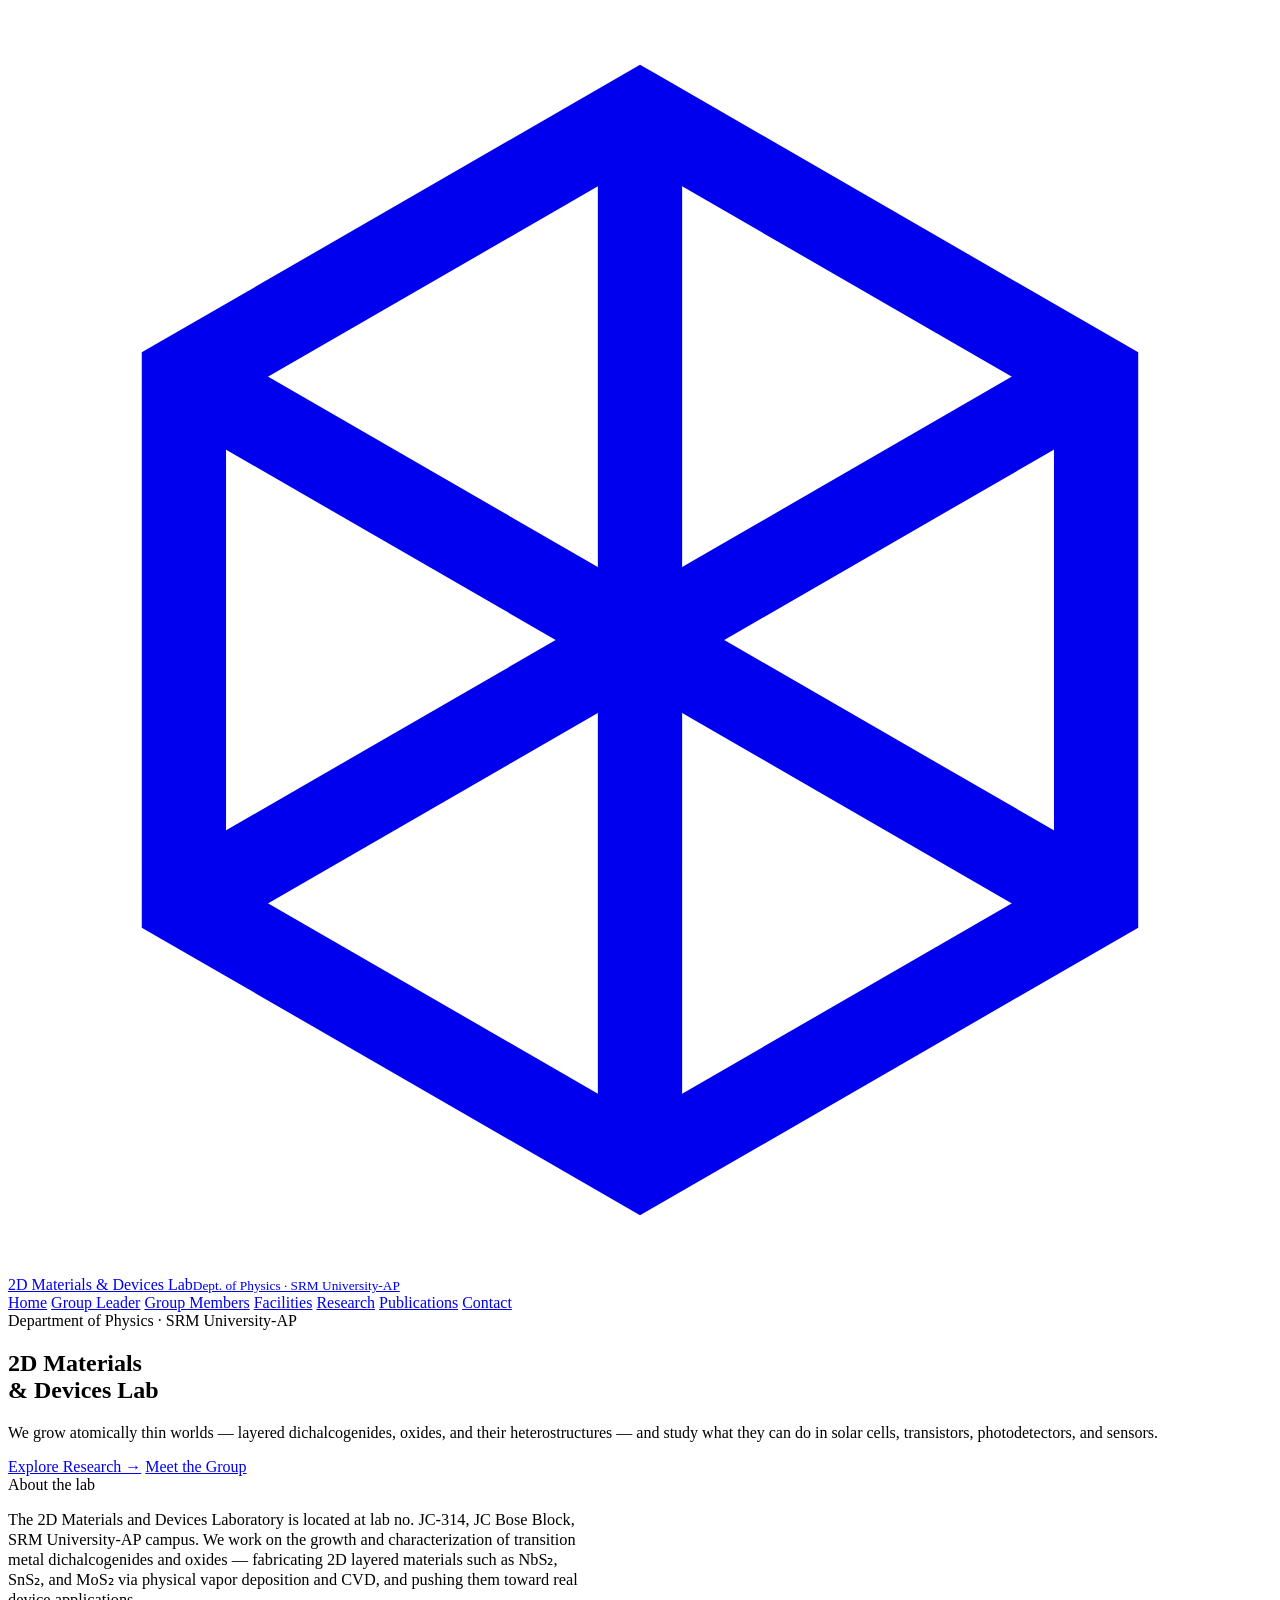
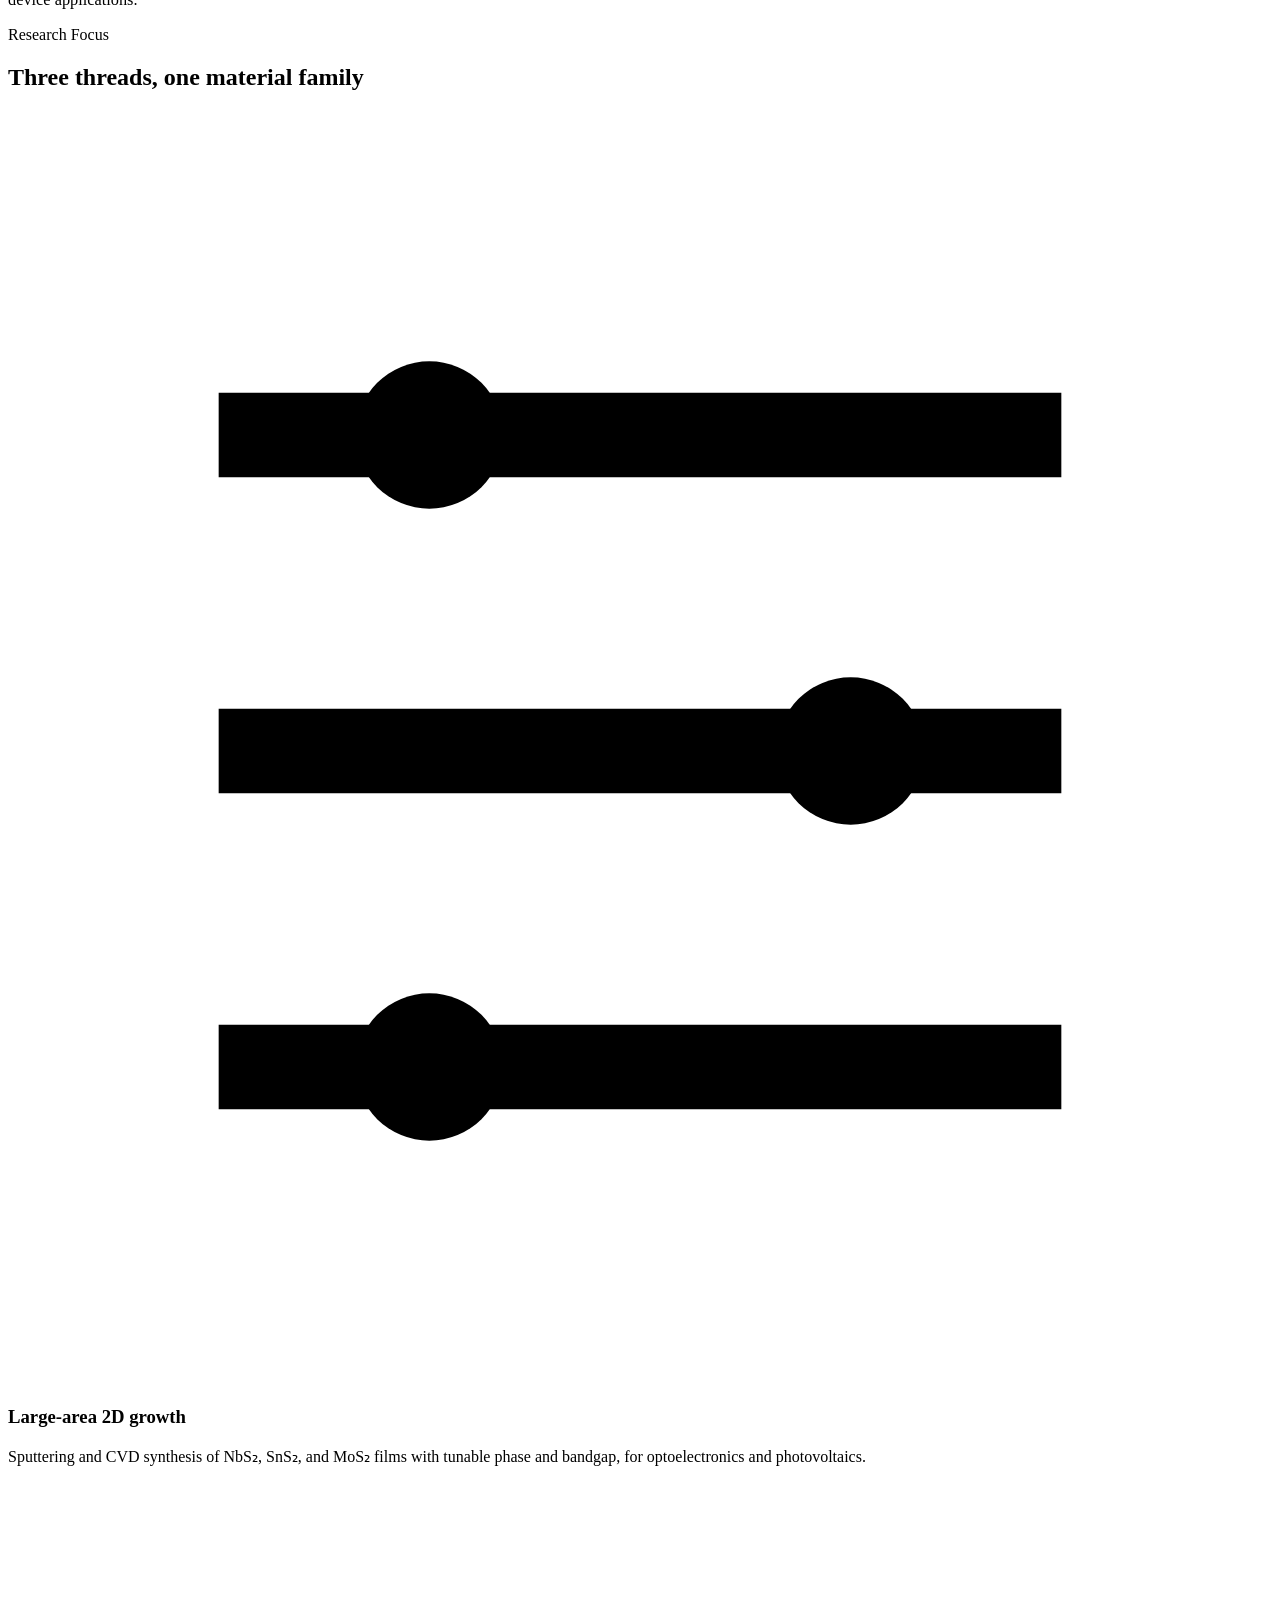
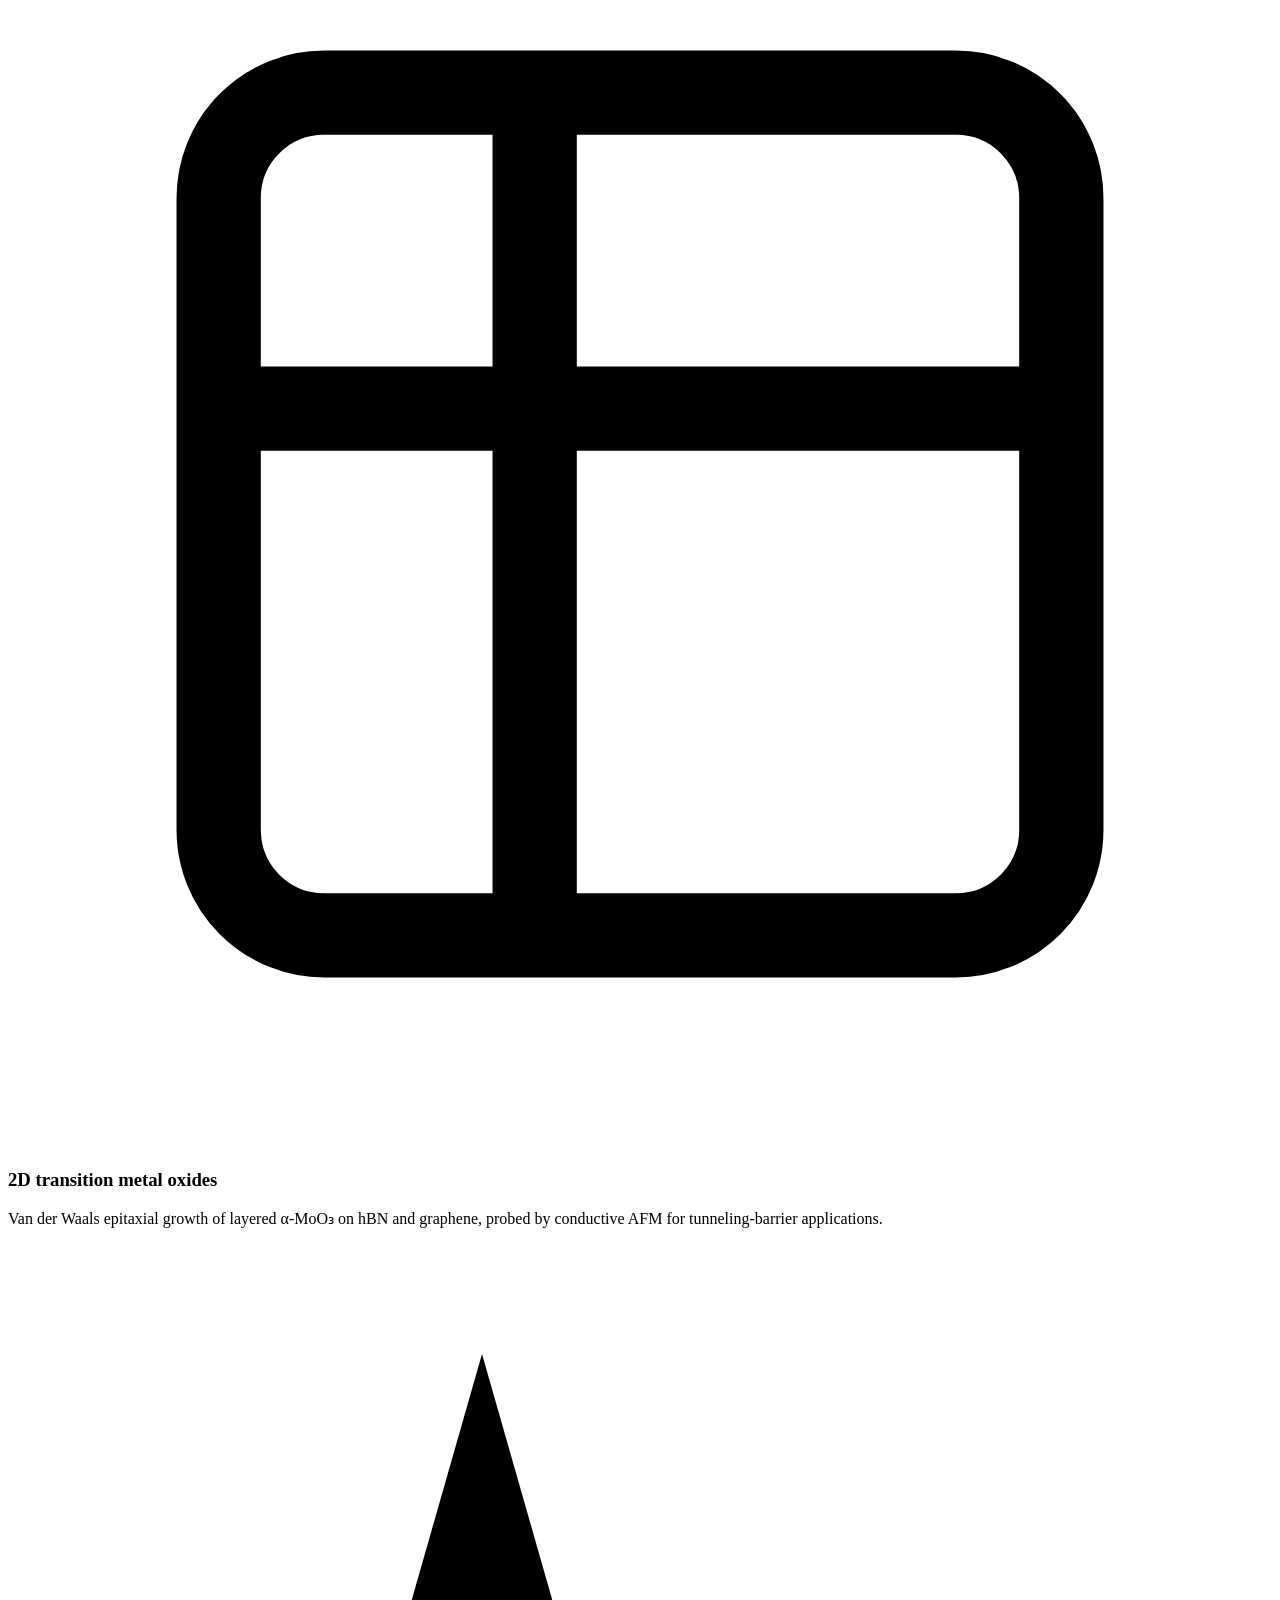
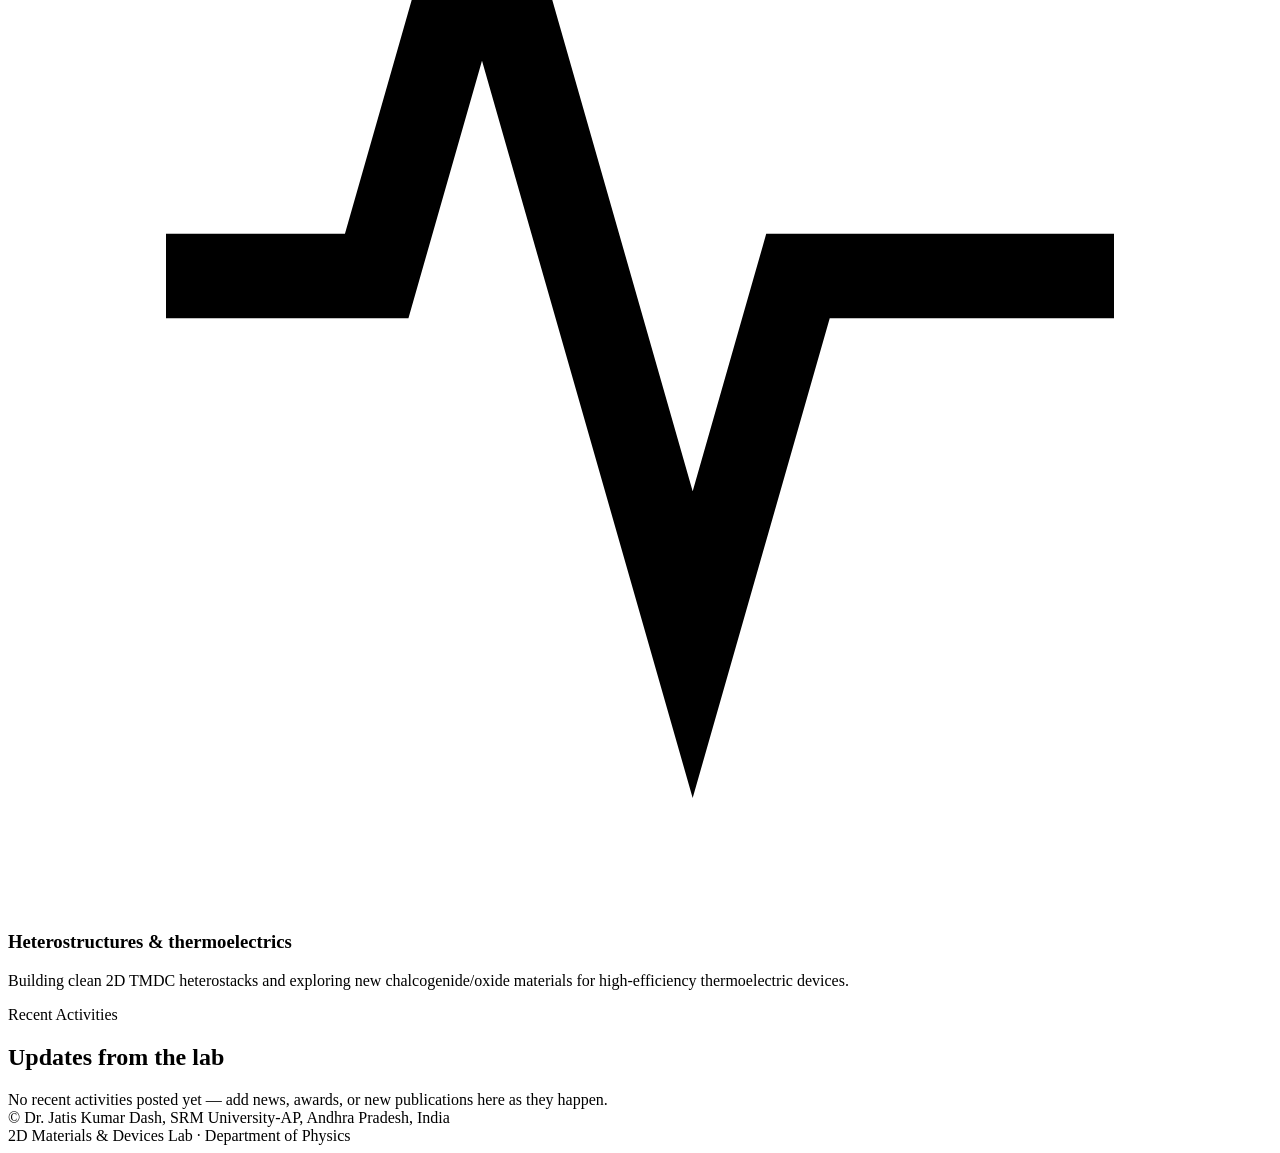
==== index.html @ 69525dcb "Add files via upload" ====
<!DOCTYPE html>
<html lang="en">
<head>
<meta charset="UTF-8">
<meta name="viewport" content="width=device-width, initial-scale=1.0">
<title>2D Materials &amp; Devices Lab — SRM University-AP</title>
<meta name="description" content="Research group of Dr. Jatis Kumar Dash, Department of Physics, SRM University-AP. Growth and characterization of 2D layered materials for device applications.">
<link rel="preconnect" href="https://fonts.googleapis.com">
<link href="https://fonts.googleapis.com/css2?family=Space+Grotesk:wght@500;600;700&family=IBM+Plex+Sans:wght@400;500&family=IBM+Plex+Mono:wght@400;500&display=swap" rel="stylesheet">
<link rel="stylesheet" href="css/style.css">
</head>
<body>

<header class="site-nav">
  <div class="nav-inner">
    <a class="brand" href="index.html">
      <svg class="brand-mark" viewBox="0 0 24 24" fill="none" stroke="currentColor" stroke-width="1.6"><path d="M12 2l8.66 5v10L12 22l-8.66-5V7z"/><path d="M12 2v20M3.34 7l8.66 5 8.66-5M3.34 17l8.66-5 8.66 5"/></svg>
      <span>2D Materials &amp; Devices Lab<small>Dept. of Physics · SRM University-AP</small></span>
    </a>
    <nav class="links">
      <a href="index.html">Home</a>
      <a href="group-leader.html">Group Leader</a>
      <a href="group-members.html">Group Members</a>
      <a href="facilities.html">Facilities</a>
      <a href="research.html">Research</a>
      <a href="publications.html">Publications</a>
      <a href="contact.html">Contact</a>
    </nav>
  </div>
</header>

<section class="hero">
  <div class="wrap hero-grid">
    <div>
      <div class="eyebrow">Department of Physics · SRM University-AP</div>
      <h1>2D Materials<br>&amp; Devices Lab</h1>
      <p class="lead">We grow atomically thin worlds — layered dichalcogenides, oxides, and their heterostructures — and study what they can do in solar cells, transistors, photodetectors, and sensors.</p>
      <div class="btn-row">
        <a href="research.html" class="btn btn-primary">Explore Research →</a>
        <a href="group-members.html" class="btn btn-ghost">Meet the Group</a>
      </div>
    </div>
    <div class="hero-lattice" style="color:var(--teal)" data-hex-lattice data-cols="7" data-rows="6" data-r="26" data-nodes="0.22"></div>
  </div>
</section>

<section>
  <div class="wrap">
    <div class="eyebrow">About the lab</div>
    <p style="max-width:70ch;font-size:1.02rem;">The 2D Materials and Devices Laboratory is located at lab no. JC-314, JC Bose Block, SRM University-AP campus. We work on the growth and characterization of transition metal dichalcogenides and oxides — fabricating 2D layered materials such as NbS₂, SnS₂, and MoS₂ via physical vapor deposition and CVD, and pushing them toward real device applications.</p>
  </div>
</section>

<section class="section-alt">
  <div class="wrap">
    <div class="eyebrow">Research Focus</div>
    <h2>Three threads, one material family</h2>
    <div class="grid grid-3" style="margin-top:28px;">
      <div class="card">
        <div class="icon"><svg viewBox="0 0 24 24" fill="none" stroke="currentColor" stroke-width="1.6"><path d="M4 6h16M4 12h16M4 18h16"/><circle cx="8" cy="6" r="1.4" fill="currentColor" stroke="none"/><circle cx="16" cy="12" r="1.4" fill="currentColor" stroke="none"/><circle cx="8" cy="18" r="1.4" fill="currentColor" stroke="none"/></svg></div>
        <h3>Large-area 2D growth</h3>
        <p>Sputtering and CVD synthesis of NbS₂, SnS₂, and MoS₂ films with tunable phase and bandgap, for optoelectronics and photovoltaics.</p>
      </div>
      <div class="card">
        <div class="icon"><svg viewBox="0 0 24 24" fill="none" stroke="currentColor" stroke-width="1.6"><rect x="4" y="4" width="16" height="16" rx="2"/><path d="M4 10h16M10 4v16"/></svg></div>
        <h3>2D transition metal oxides</h3>
        <p>Van der Waals epitaxial growth of layered α-MoO₃ on hBN and graphene, probed by conductive AFM for tunneling-barrier applications.</p>
      </div>
      <div class="card">
        <div class="icon"><svg viewBox="0 0 24 24" fill="none" stroke="currentColor" stroke-width="1.6"><path d="M3 12h4l2-7 4 14 2-7h6"/></svg></div>
        <h3>Heterostructures &amp; thermoelectrics</h3>
        <p>Building clean 2D TMDC heterostacks and exploring new chalcogenide/oxide materials for high-efficiency thermoelectric devices.</p>
      </div>
    </div>
  </div>
</section>

<section>
  <div class="wrap">
    <div class="eyebrow">Recent Activities</div>
    <h2>Updates from the lab</h2>
    <div class="empty-note" style="margin-top:20px;">No recent activities posted yet — add news, awards, or new publications here as they happen.</div>
  </div>
</section>

<footer class="wrap">
  <div>© Dr. Jatis Kumar Dash, SRM University-AP, Andhra Pradesh, India</div>
  <div>2D Materials &amp; Devices Lab · Department of Physics</div>
</footer>

<script src="js/data.js"></script>
<script src="js/render.js"></script>
<script src="js/main.js"></script>
</body>
</html>
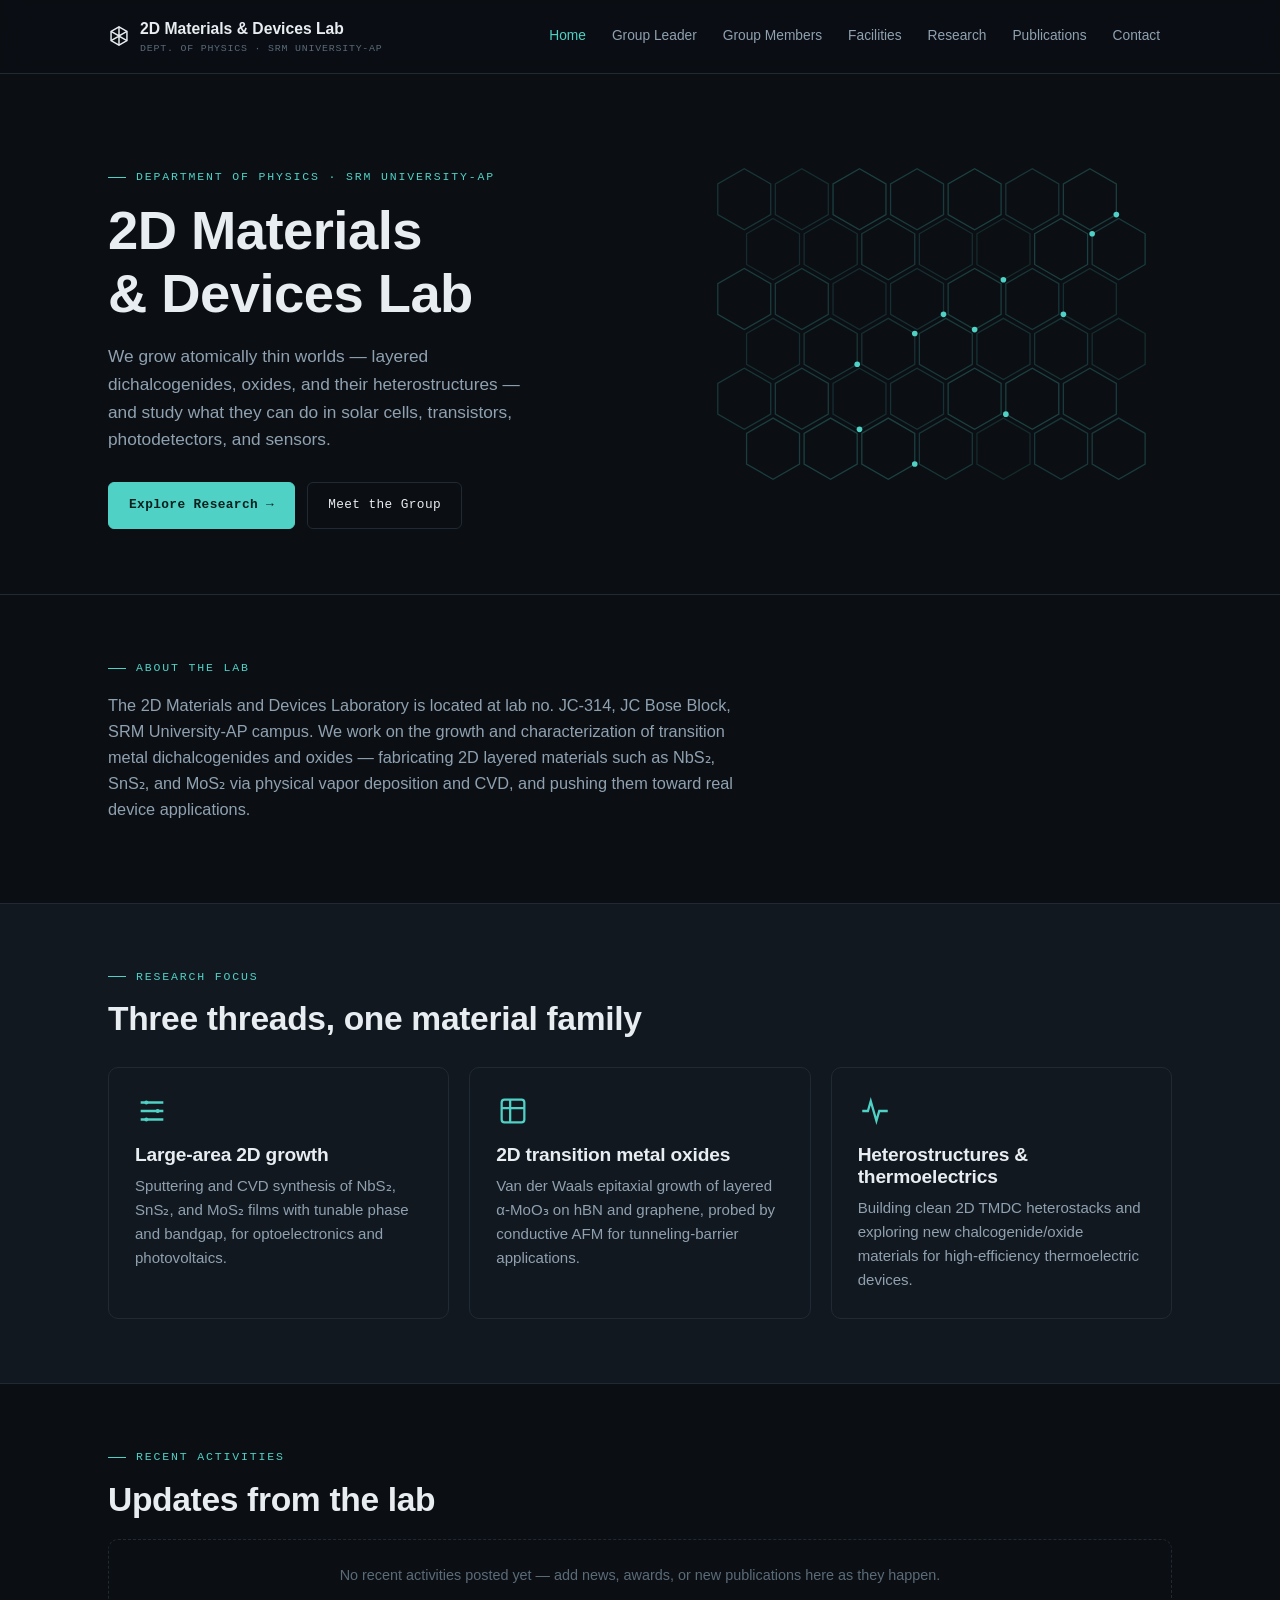
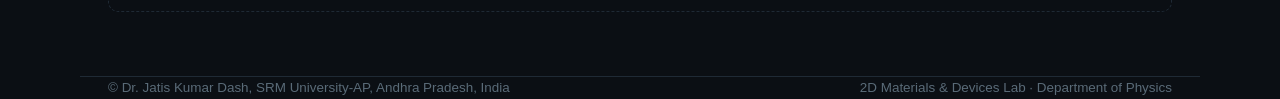
==== commit 41f0875e: "Add files via upload" ====
--- a/index.html
+++ b/index.html
@@ -7,6 +7,7 @@
 <meta name="description" content="Research group of Dr. Jatis Kumar Dash, Department of Physics, SRM University-AP. Growth and characterization of 2D layered materials for device applications.">
 <link rel="preconnect" href="https://fonts.googleapis.com">
 <link href="https://fonts.googleapis.com/css2?family=Space+Grotesk:wght@500;600;700&family=IBM+Plex+Sans:wght@400;500&family=IBM+Plex+Mono:wght@400;500&display=swap" rel="stylesheet">
+<link rel="icon" type="image/svg+xml" href="favicon.svg">
 <link rel="stylesheet" href="css/style.css">
 </head>
 <body>
@@ -91,5 +92,6 @@
 <script src="js/data.js"></script>
 <script src="js/render.js"></script>
 <script src="js/main.js"></script>
+<script src="js/effects.js"></script>
 </body>
 </html>
--- a/css/style.css
+++ b/css/style.css
@@ -0,0 +1,353 @@
+/* ==========================================================================
+   2D Materials & Devices Lab — SRM University-AP
+   Design tokens
+   ========================================================================== */
+:root {
+  --bg:        #0B0F14;
+  --surface:   #121820;
+  --surface-2: #171F29;
+  --border:    #1F2A35;
+  --text:      #E8EDF2;
+  --text-dim:  #8FA1B0;
+  --text-faint:#5A6B78;
+  --teal:      #4FD1C5;
+  --teal-dim:  #2A6E68;
+  --amber:     #F0A868;
+
+  --font-display: 'Space Grotesk', 'Segoe UI', sans-serif;
+  --font-body:    'IBM Plex Sans', 'Segoe UI', sans-serif;
+  --font-mono:    'IBM Plex Mono', 'Courier New', monospace;
+
+  --maxw: 1120px;
+}
+
+* { box-sizing: border-box; }
+html { scroll-behavior: smooth; }
+
+body {
+  margin: 0;
+  background: var(--bg);
+  color: var(--text);
+  font-family: var(--font-body);
+  font-size: 16px;
+  line-height: 1.6;
+  -webkit-font-smoothing: antialiased;
+}
+
+/* faint atomic-vacancy noise texture on the base background */
+body::before {
+  content: "";
+  position: fixed;
+  inset: 0;
+  pointer-events: none;
+  background-image: radial-gradient(var(--border) 0.6px, transparent 0.6px);
+  background-size: 26px 26px;
+  opacity: 0.35;
+  z-index: 0;
+}
+
+img { max-width: 100%; display: block; }
+a { color: inherit; text-decoration: none; }
+
+.wrap { max-width: var(--maxw); margin: 0 auto; padding: 0 28px; position: relative; z-index: 1; }
+
+h1, h2, h3, h4 {
+  font-family: var(--font-display);
+  font-weight: 600;
+  line-height: 1.15;
+  margin: 0 0 0.5em;
+  letter-spacing: -0.01em;
+}
+
+h1 { font-size: clamp(2.2rem, 5vw, 3.4rem); }
+h2 { font-size: clamp(1.5rem, 3vw, 2.1rem); }
+h3 { font-size: 1.2rem; }
+
+p { color: var(--text-dim); margin: 0 0 1em; }
+
+.eyebrow {
+  font-family: var(--font-mono);
+  font-size: 0.72rem;
+  letter-spacing: 0.16em;
+  text-transform: uppercase;
+  color: var(--teal);
+  display: flex;
+  align-items: center;
+  gap: 10px;
+  margin-bottom: 14px;
+}
+.eyebrow::before {
+  content: "";
+  width: 18px;
+  height: 1px;
+  background: var(--teal);
+  display: inline-block;
+}
+
+.mono { font-family: var(--font-mono); }
+
+/* ---------- nav ---------- */
+header.site-nav {
+  position: sticky;
+  top: 0;
+  z-index: 50;
+  background: rgba(11, 15, 20, 0.85);
+  backdrop-filter: blur(10px);
+  border-bottom: 1px solid var(--border);
+}
+.nav-inner {
+  display: flex;
+  align-items: center;
+  justify-content: space-between;
+  padding: 16px 28px;
+  max-width: var(--maxw);
+  margin: 0 auto;
+}
+.brand {
+  display: flex;
+  align-items: center;
+  gap: 10px;
+  font-family: var(--font-display);
+  font-size: 0.98rem;
+  font-weight: 600;
+  color: var(--text);
+}
+.brand-mark { width: 22px; height: 22px; flex-shrink: 0; }
+.brand small { display: block; font-family: var(--font-mono); font-weight: 400; font-size: 0.62rem; letter-spacing: 0.08em; color: var(--text-faint); text-transform: uppercase; }
+
+nav.links { display: flex; gap: 2px; flex-wrap: wrap; }
+nav.links a {
+  font-size: 0.86rem;
+  color: var(--text-dim);
+  padding: 8px 12px;
+  border-radius: 6px;
+  transition: color 0.15s ease, background 0.15s ease;
+}
+nav.links a:hover { color: var(--text); background: var(--surface); }
+nav.links a.active { color: var(--teal); }
+
+.nav-toggle { display: none; }
+
+@media (max-width: 860px) {
+  .nav-inner { flex-wrap: wrap; gap: 12px; }
+  nav.links { width: 100%; justify-content: flex-start; gap: 0 4px; overflow-x: auto; }
+}
+
+/* ---------- hero ---------- */
+.hero {
+  position: relative;
+  padding: 92px 0 64px;
+  overflow: hidden;
+  border-bottom: 1px solid var(--border);
+}
+.hero-grid {
+  display: grid;
+  grid-template-columns: 1.1fr 0.9fr;
+  gap: 40px;
+  align-items: center;
+}
+@media (max-width: 860px) {
+  .hero-grid { grid-template-columns: 1fr; }
+}
+.hero h1 { margin-bottom: 18px; }
+.hero p.lead { font-size: 1.08rem; max-width: 46ch; }
+.hero-lattice { width: 100%; height: auto; }
+
+.btn-row { display: flex; gap: 12px; margin-top: 28px; flex-wrap: wrap; }
+.btn {
+  font-family: var(--font-mono);
+  font-size: 0.8rem;
+  letter-spacing: 0.03em;
+  padding: 12px 20px;
+  border-radius: 6px;
+  border: 1px solid var(--border);
+  transition: border-color 0.15s ease, background 0.15s ease, color 0.15s ease;
+  display: inline-flex;
+  align-items: center;
+  gap: 8px;
+}
+.btn-primary { background: var(--teal); color: #08211E; border-color: var(--teal); font-weight: 600; }
+.btn-primary:hover { background: #6EE0D6; }
+.btn-ghost { color: var(--text); }
+.btn-ghost:hover { border-color: var(--teal); color: var(--teal); }
+
+/* small page hero (interior pages) */
+.page-hero { padding: 56px 0 40px; border-bottom: 1px solid var(--border); }
+.page-hero p.lead { max-width: 60ch; }
+
+/* ---------- sections ---------- */
+section { padding: 64px 0; position: relative; }
+.section-alt { background: var(--surface); border-top: 1px solid var(--border); border-bottom: 1px solid var(--border); }
+
+.divider-lattice { width: 100%; height: 28px; opacity: 0.6; margin: 0 auto; display: block; }
+
+/* ---------- cards ---------- */
+.grid { display: grid; gap: 20px; }
+.grid-3 { grid-template-columns: repeat(3, 1fr); }
+.grid-2 { grid-template-columns: repeat(2, 1fr); }
+@media (max-width: 860px) {
+  .grid-3, .grid-2 { grid-template-columns: 1fr; }
+}
+
+.card {
+  background: var(--surface);
+  border: 1px solid var(--border);
+  border-radius: 10px;
+  padding: 26px;
+  transition: border-color 0.2s ease, transform 0.2s ease;
+}
+.card:hover { border-color: var(--teal-dim); transform: translateY(-2px); }
+.card .icon { width: 34px; height: 34px; color: var(--teal); margin-bottom: 16px; }
+.card h3 { margin-bottom: 8px; }
+.card p { margin-bottom: 0; font-size: 0.94rem; }
+
+/* facility card image */
+.facility-card .thumb {
+  width: 100%;
+  aspect-ratio: 4/3;
+  border-radius: 8px;
+  background: var(--surface-2);
+  border: 1px solid var(--border);
+  margin-bottom: 16px;
+  display: flex;
+  align-items: center;
+  justify-content: center;
+}
+.facility-card .thumb svg { width: 46%; height: 46%; color: var(--teal); opacity: 0.85; }
+
+/* ---------- person cards ---------- */
+.person-card {
+  display: flex;
+  gap: 18px;
+  background: var(--surface);
+  border: 1px solid var(--border);
+  border-radius: 10px;
+  padding: 22px;
+  align-items: flex-start;
+}
+.avatar {
+  width: 76px;
+  height: 76px;
+  border-radius: 10px;
+  flex-shrink: 0;
+  background: linear-gradient(150deg, var(--surface-2), var(--bg));
+  border: 1px solid var(--border);
+  display: flex;
+  align-items: center;
+  justify-content: center;
+  font-family: var(--font-display);
+  font-weight: 600;
+  font-size: 1.3rem;
+  color: var(--teal);
+}
+.person-card h3 { margin-bottom: 2px; }
+.role { color: var(--amber); font-family: var(--font-mono); font-size: 0.76rem; letter-spacing: 0.04em; text-transform: uppercase; margin-bottom: 8px; display: block; }
+.joined { font-family: var(--font-mono); font-size: 0.78rem; color: var(--text-faint); }
+
+/* leader profile */
+.leader-block {
+  display: grid;
+  grid-template-columns: 260px 1fr;
+  gap: 44px;
+  align-items: start;
+}
+@media (max-width: 780px) { .leader-block { grid-template-columns: 1fr; } }
+.leader-photo {
+  aspect-ratio: 4/5;
+  border-radius: 12px;
+  background: linear-gradient(160deg, var(--surface-2), var(--bg));
+  border: 1px solid var(--border);
+  display: flex;
+  align-items: center;
+  justify-content: center;
+  font-family: var(--font-display);
+  font-size: 3.2rem;
+  color: var(--teal);
+  font-weight: 600;
+}
+
+.timeline { margin-top: 20px; border-left: 1px solid var(--border); padding-left: 22px; }
+.timeline .tl-item { position: relative; padding-bottom: 26px; }
+.timeline .tl-item:last-child { padding-bottom: 0; }
+.timeline .tl-item::before {
+  content: "";
+  position: absolute;
+  left: -27px;
+  top: 4px;
+  width: 9px;
+  height: 9px;
+  border-radius: 50%;
+  background: var(--bg);
+  border: 2px solid var(--teal);
+}
+.timeline .tl-date { font-family: var(--font-mono); font-size: 0.76rem; color: var(--teal); }
+.timeline .tl-title { font-weight: 600; margin: 2px 0; }
+.timeline .tl-place { color: var(--text-dim); font-size: 0.92rem; }
+
+/* ---------- research entries ---------- */
+.research-entry { padding: 36px 0; border-bottom: 1px solid var(--border); }
+.research-entry:last-child { border-bottom: none; }
+.research-entry .tag {
+  font-family: var(--font-mono);
+  font-size: 0.7rem;
+  letter-spacing: 0.06em;
+  color: var(--amber);
+  text-transform: uppercase;
+  margin-bottom: 10px;
+  display: inline-block;
+}
+
+/* ---------- publications ---------- */
+.pub-item {
+  border: 1px solid var(--border);
+  border-radius: 10px;
+  padding: 20px 22px;
+  margin-bottom: 14px;
+  background: var(--surface);
+}
+.pub-item .pub-meta { font-family: var(--font-mono); font-size: 0.76rem; color: var(--text-faint); margin-top: 6px; }
+.pub-item .pub-title { font-weight: 600; }
+
+/* ---------- contact ---------- */
+.contact-grid { display: grid; grid-template-columns: 1fr 1fr; gap: 32px; }
+@media (max-width: 860px) { .contact-grid { grid-template-columns: 1fr; } }
+.map-frame { width: 100%; height: 320px; border: 1px solid var(--border); border-radius: 10px; overflow: hidden; }
+.map-frame iframe { width: 100%; height: 100%; border: 0; filter: grayscale(0.3) invert(0.92) contrast(0.9); }
+.contact-line { display: flex; gap: 12px; align-items: flex-start; margin-bottom: 18px; }
+.contact-line svg { width: 20px; height: 20px; color: var(--teal); flex-shrink: 0; margin-top: 2px; }
+.contact-line .label { font-family: var(--font-mono); font-size: 0.72rem; text-transform: uppercase; letter-spacing: 0.06em; color: var(--text-faint); margin-bottom: 2px; }
+
+/* ---------- footer ---------- */
+footer {
+  border-top: 1px solid var(--border);
+  padding: 36px 0;
+  font-size: 0.84rem;
+  color: var(--text-faint);
+  display: flex;
+  justify-content: space-between;
+  flex-wrap: wrap;
+  gap: 12px;
+}
+
+/* ---------- misc ---------- */
+.empty-note {
+  border: 1px dashed var(--border);
+  border-radius: 10px;
+  padding: 24px;
+  color: var(--text-faint);
+  font-size: 0.9rem;
+  text-align: center;
+}
+
+@media (prefers-reduced-motion: no-preference) {
+  .lattice-node { animation: pulse-node 4.5s ease-in-out infinite; }
+}
+@keyframes pulse-node {
+  0%, 100% { opacity: 0.35; }
+  50% { opacity: 1; }
+}
+
+:focus-visible {
+  outline: 2px solid var(--teal);
+  outline-offset: 2px;
+}
